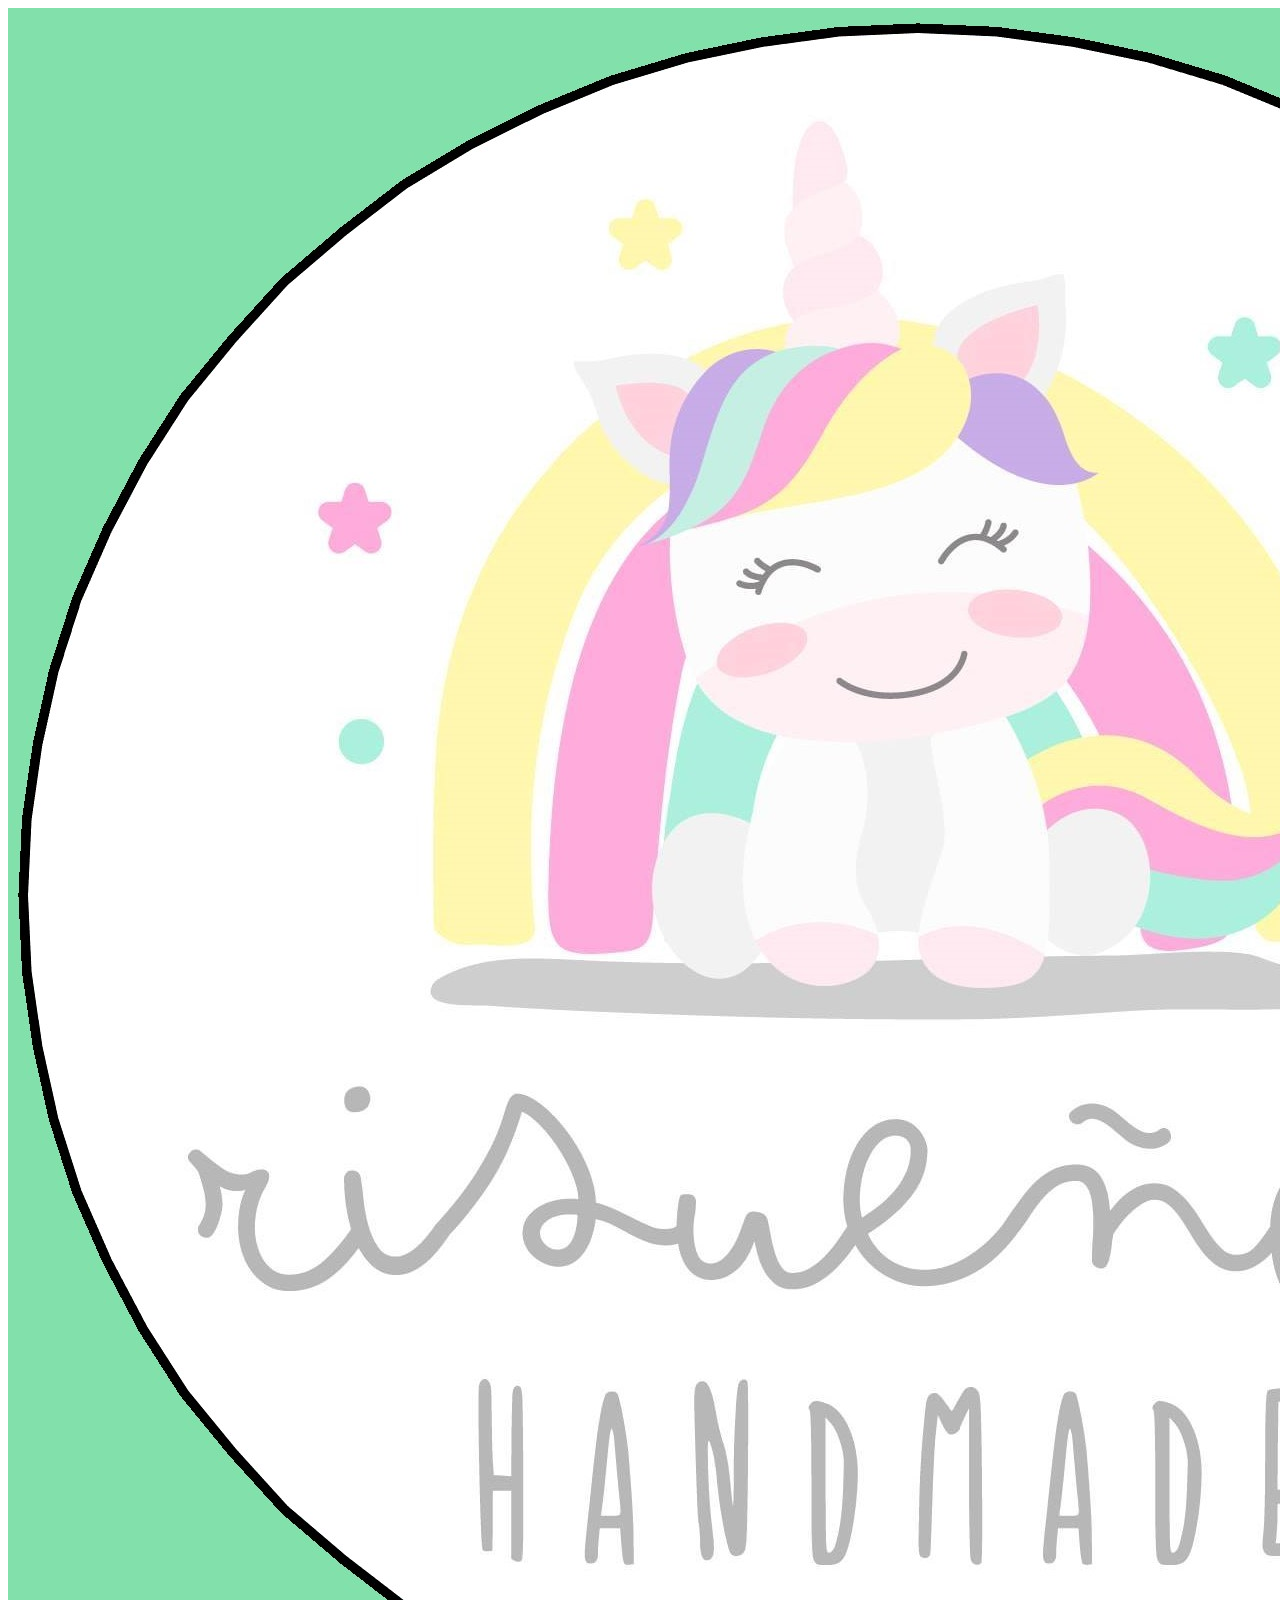
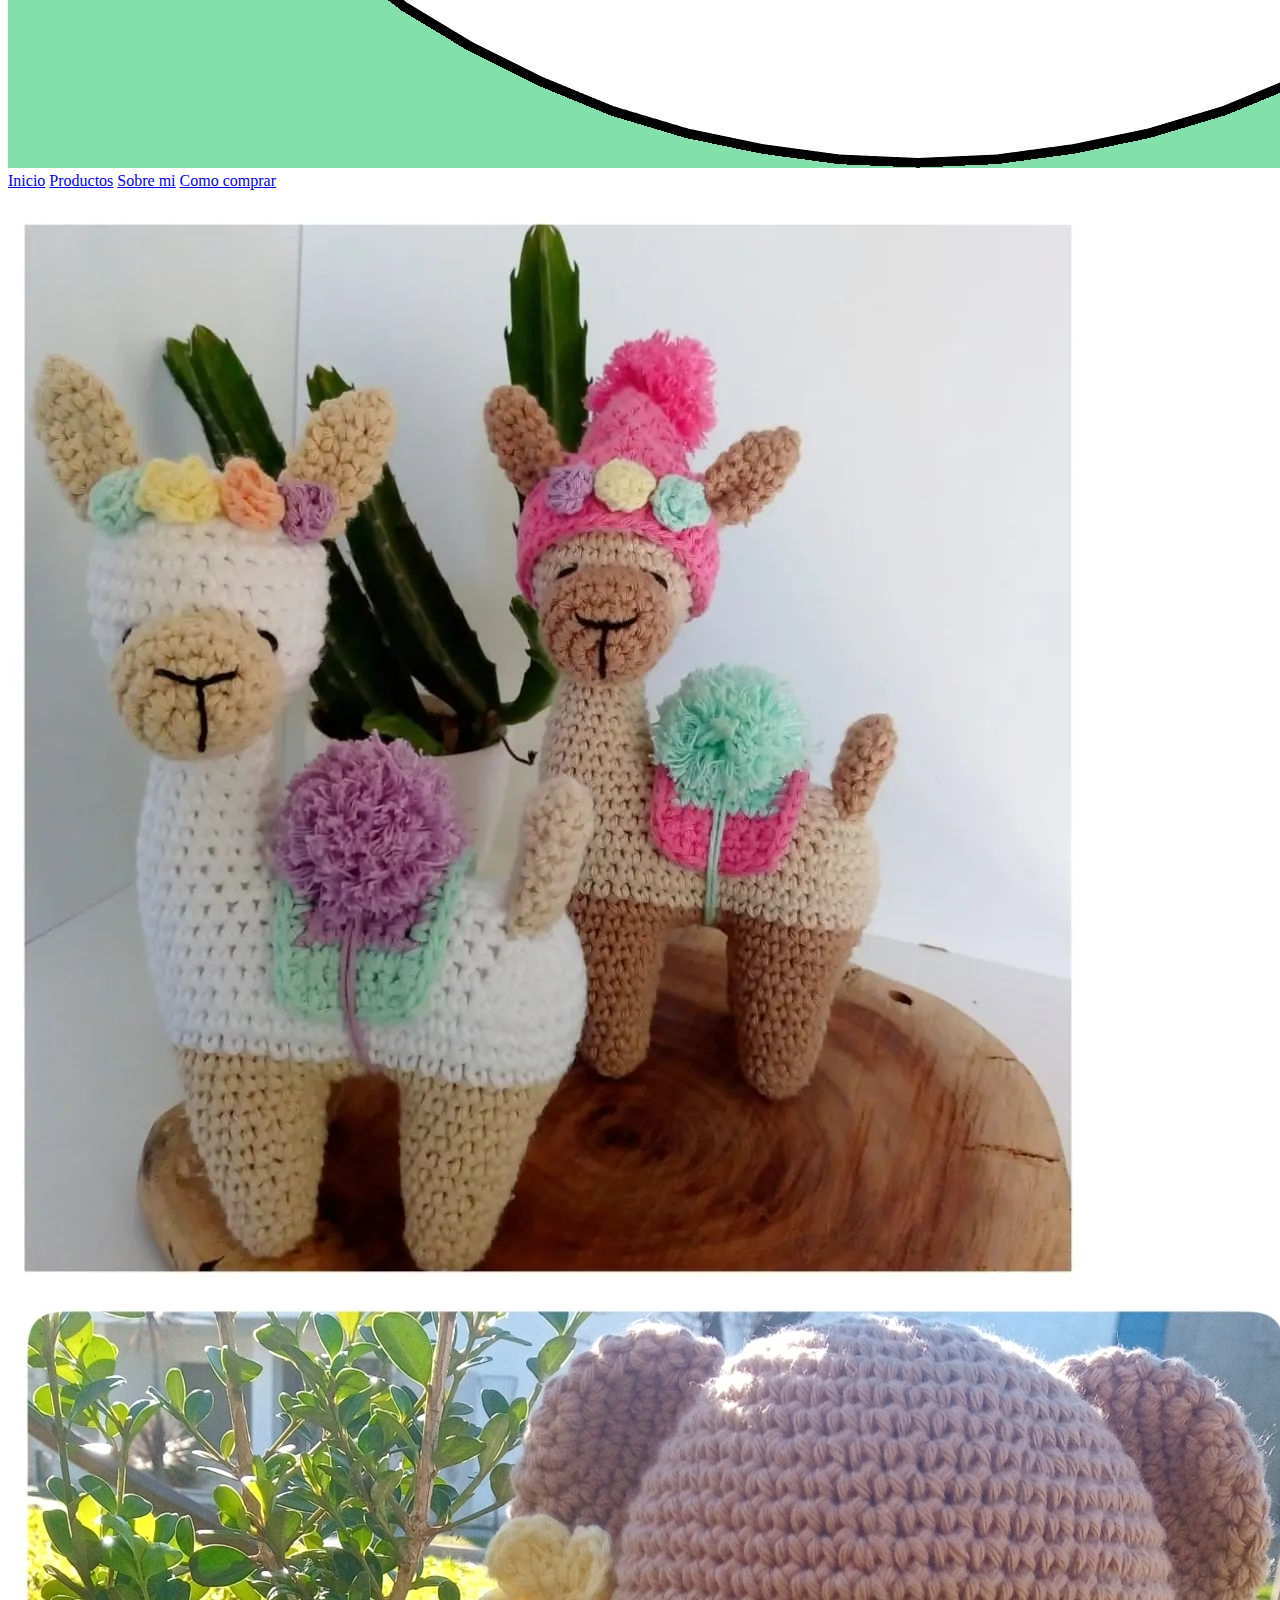
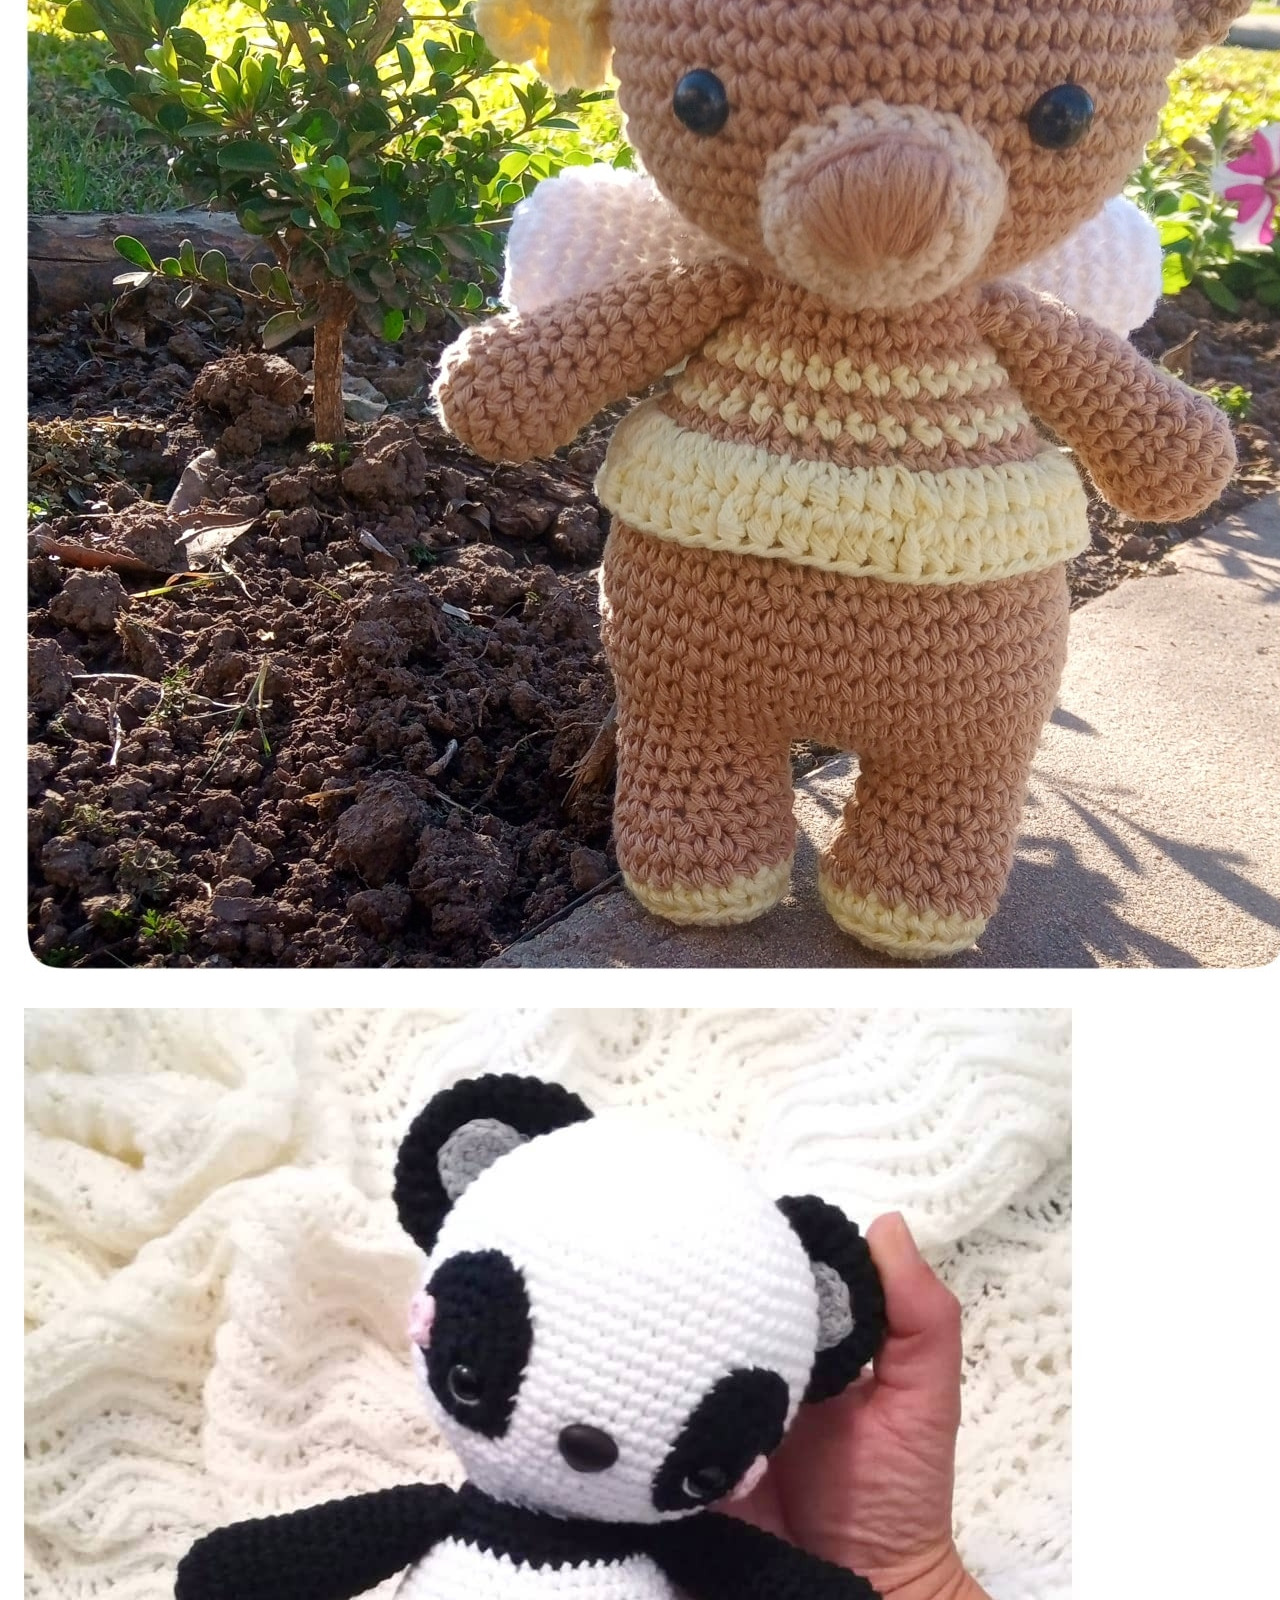
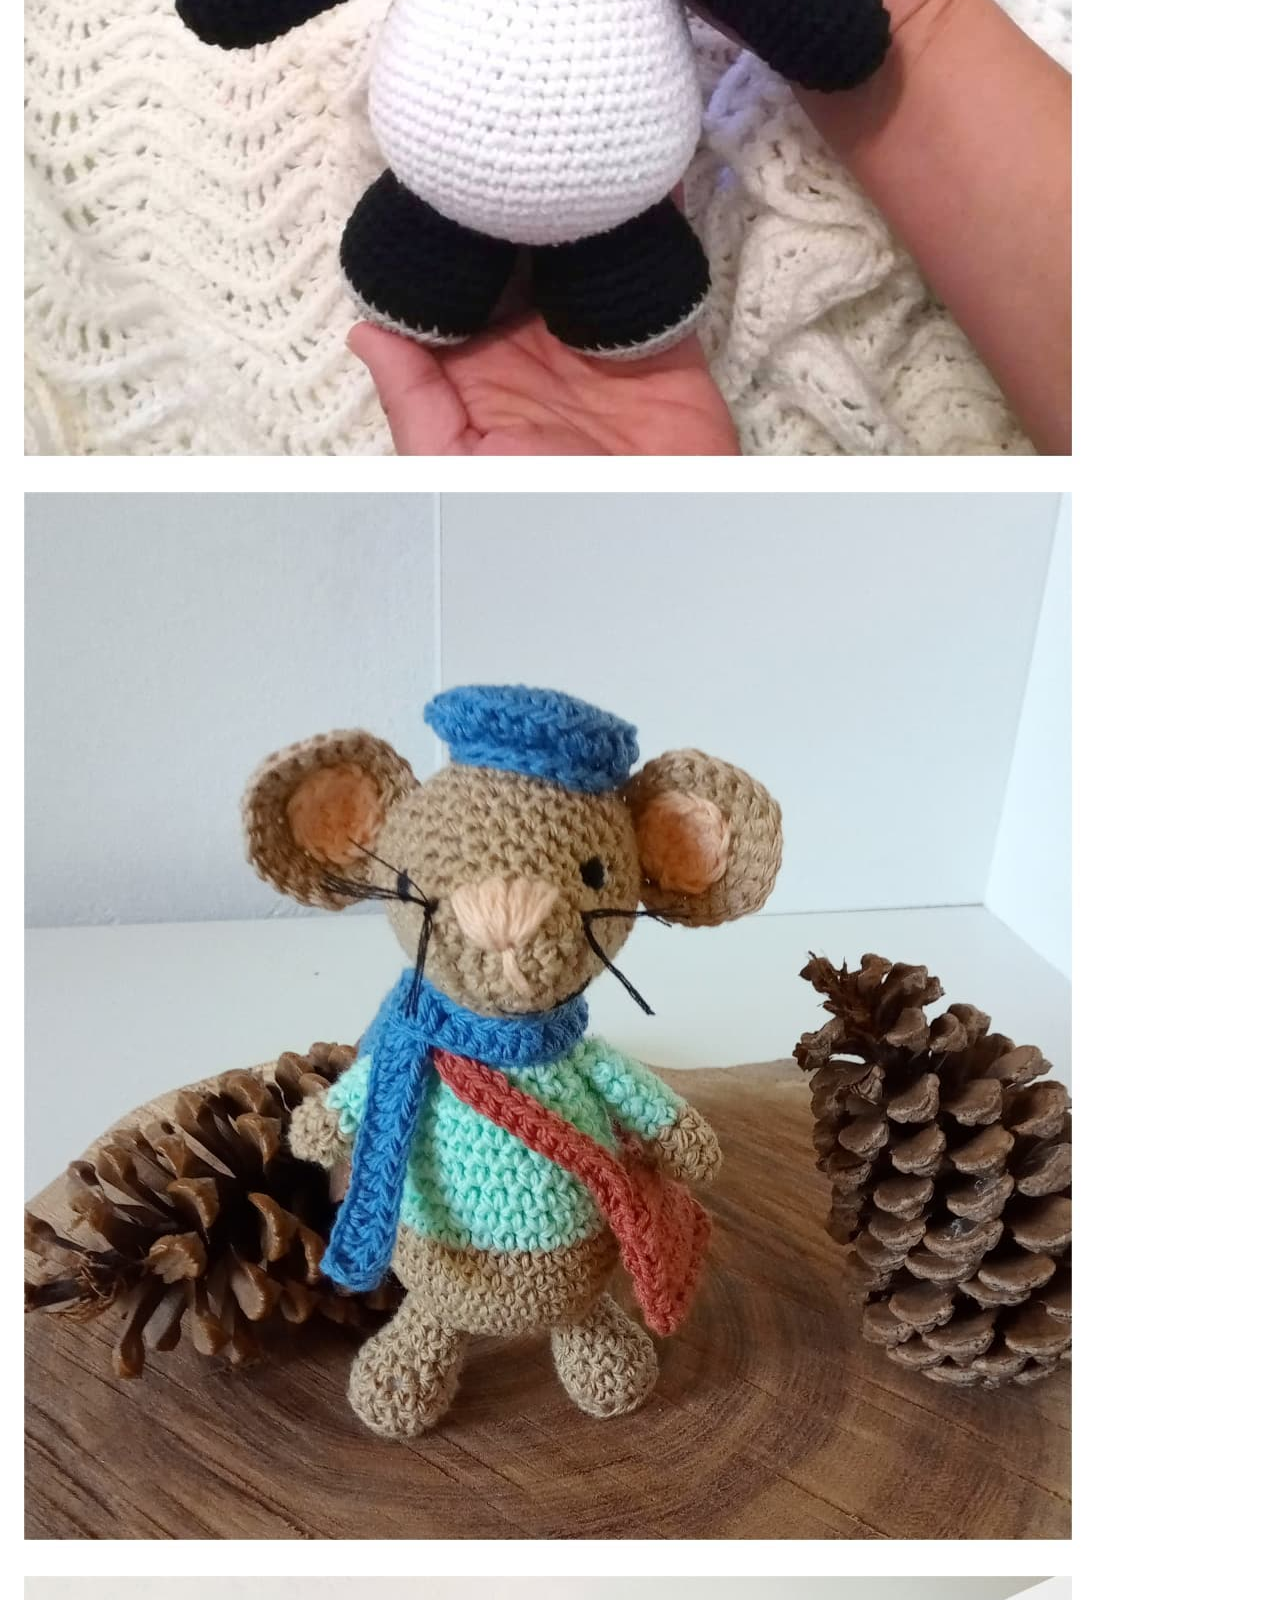
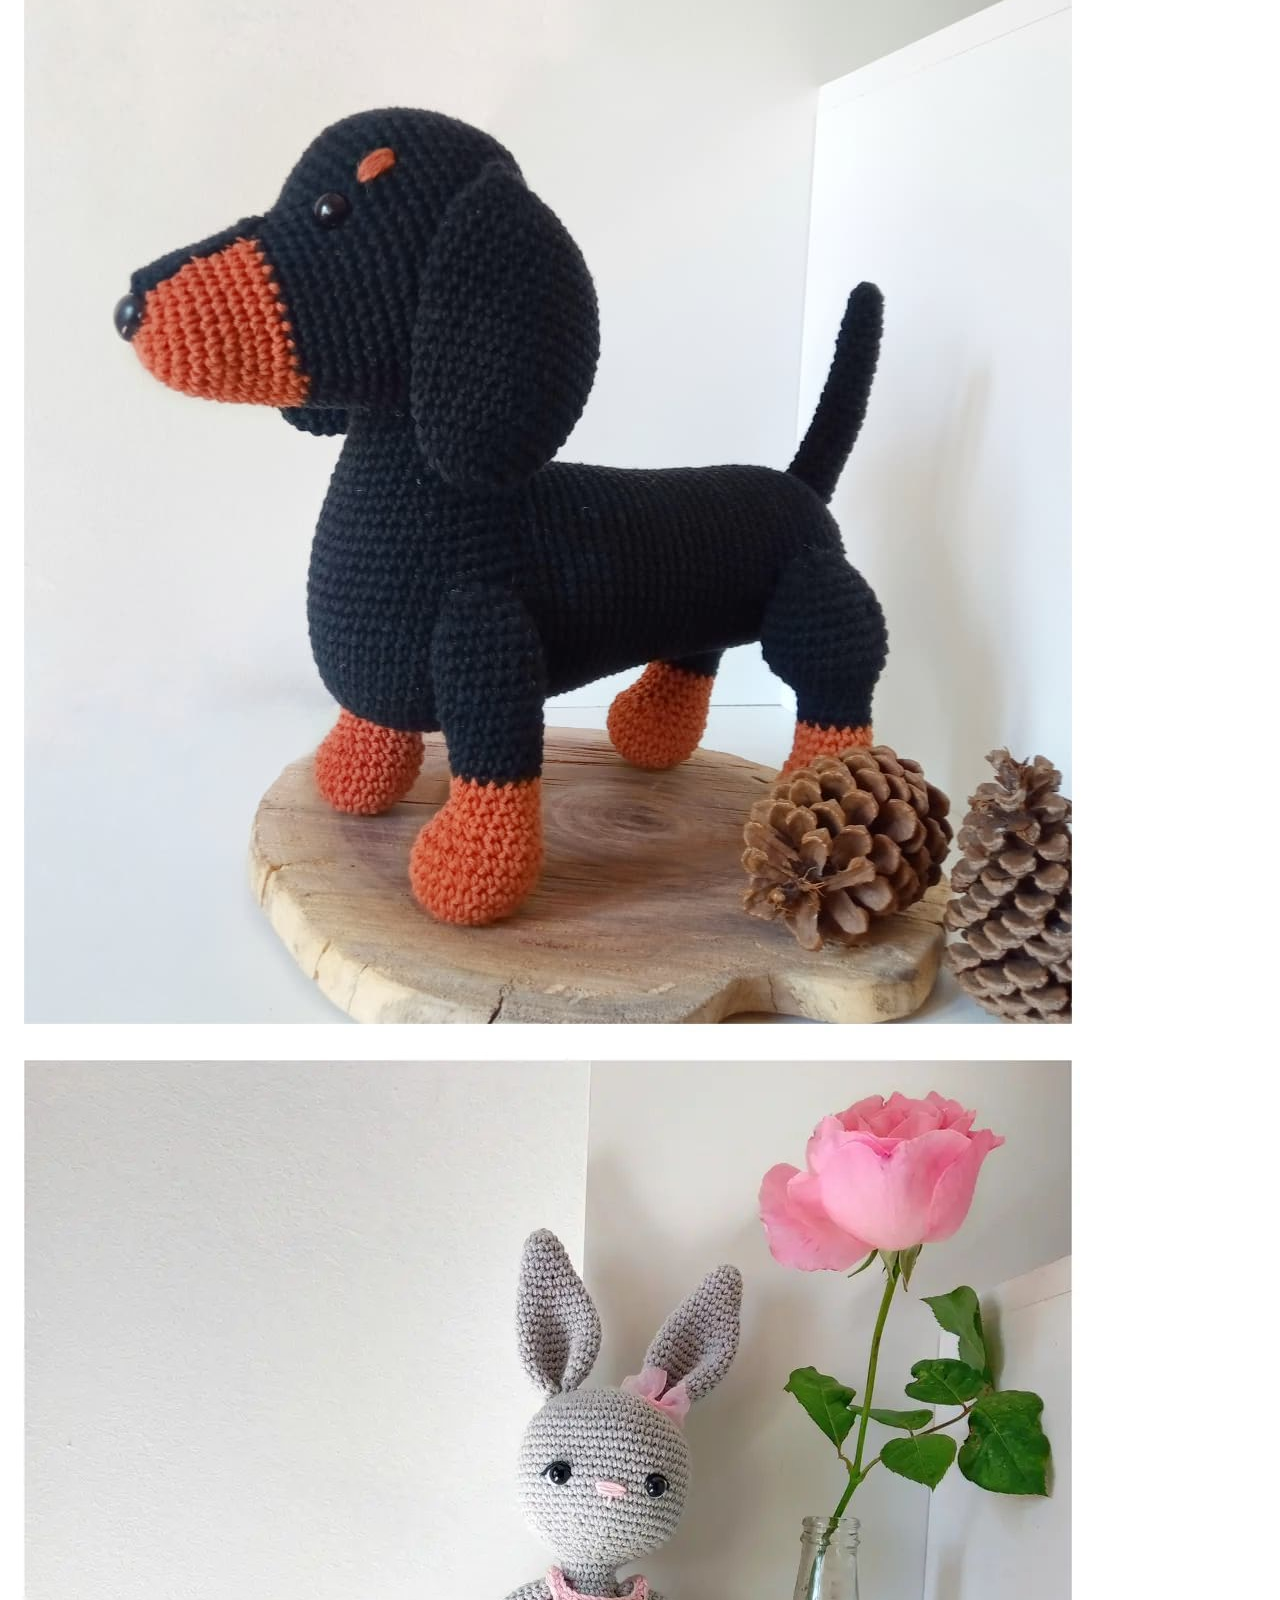
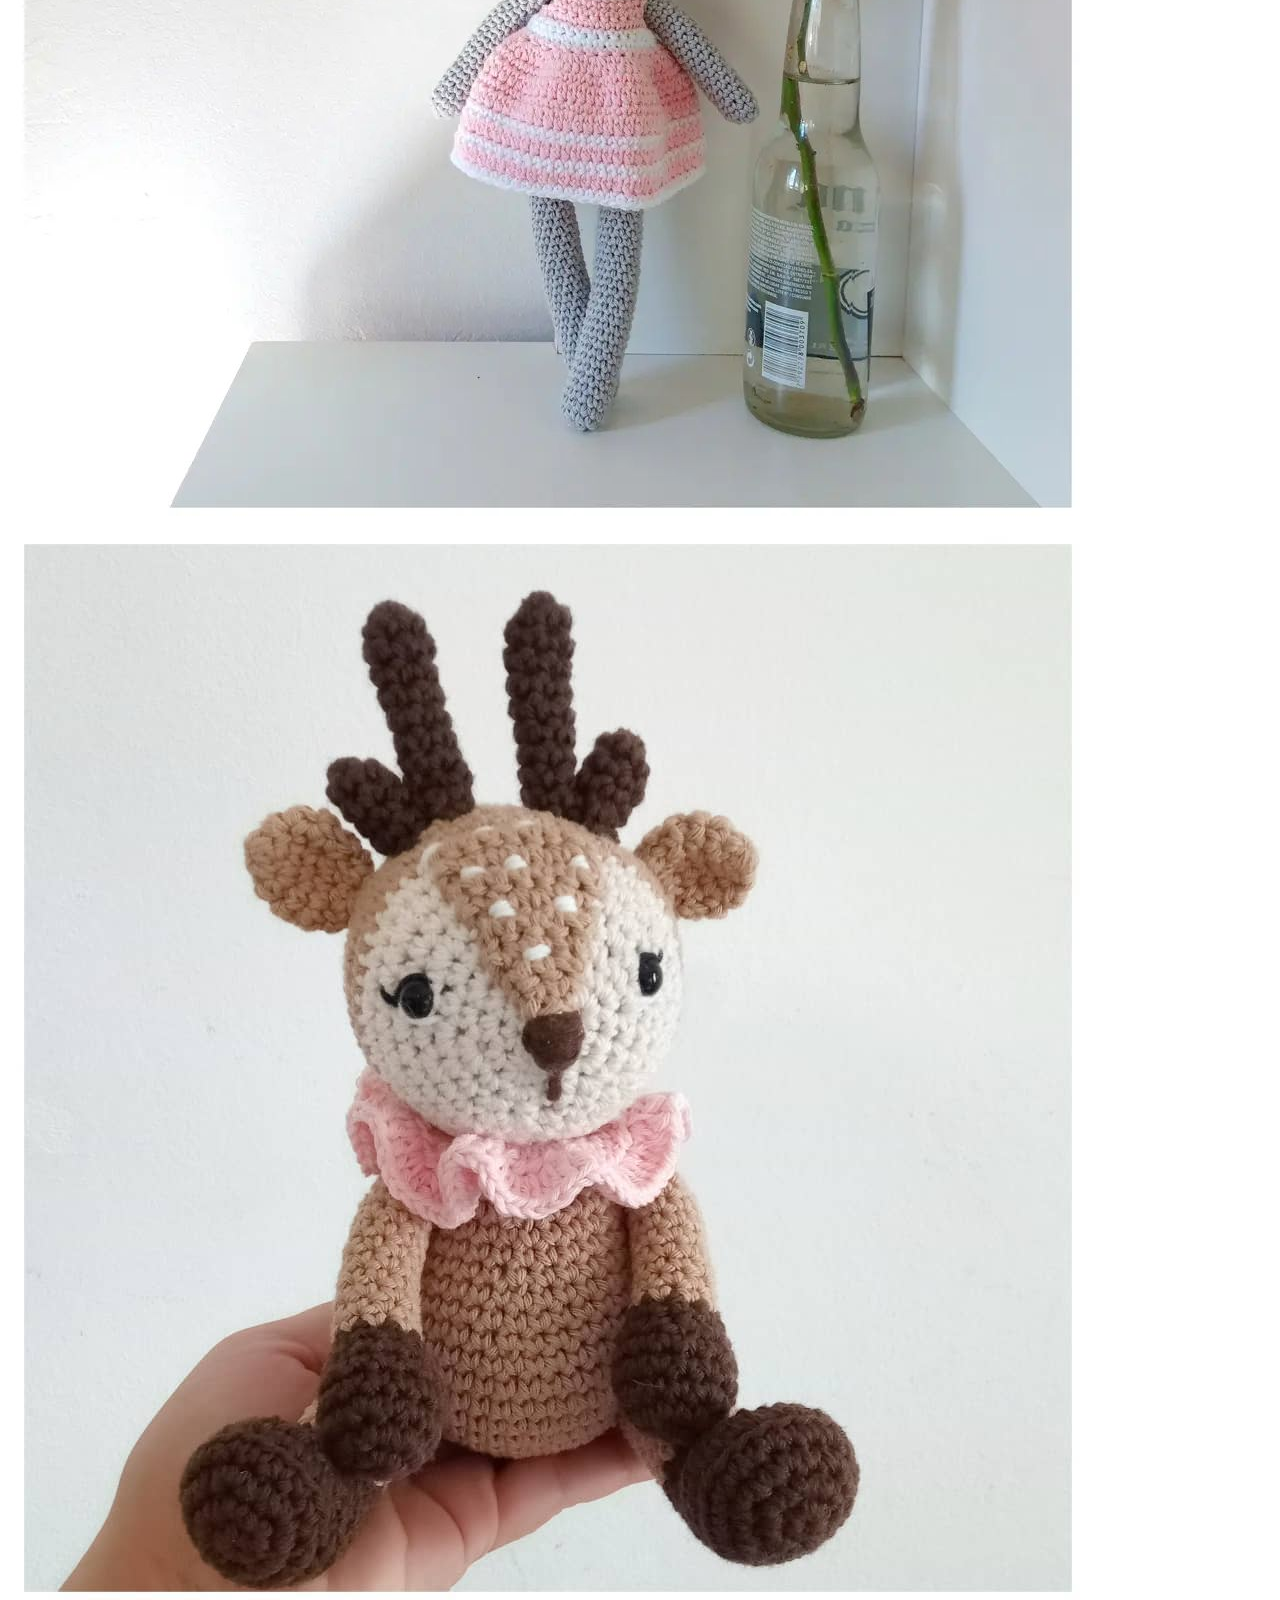
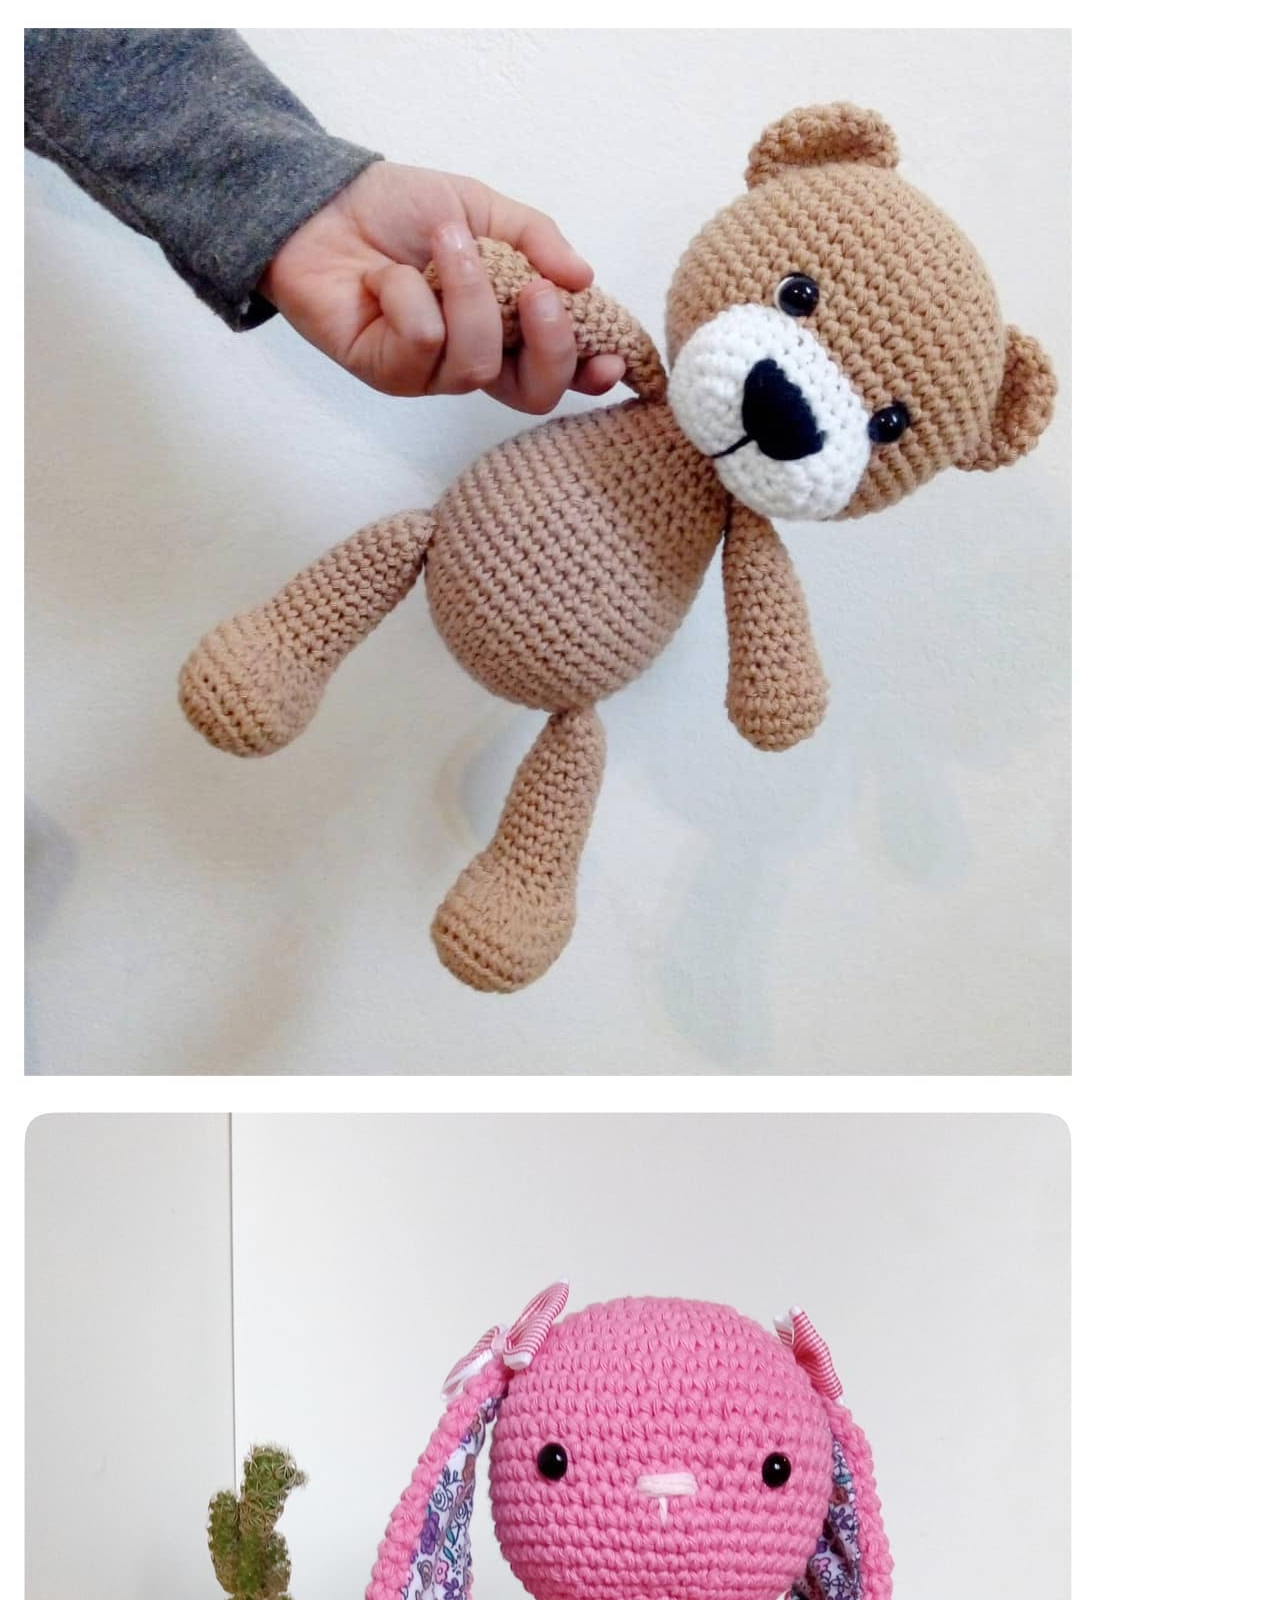
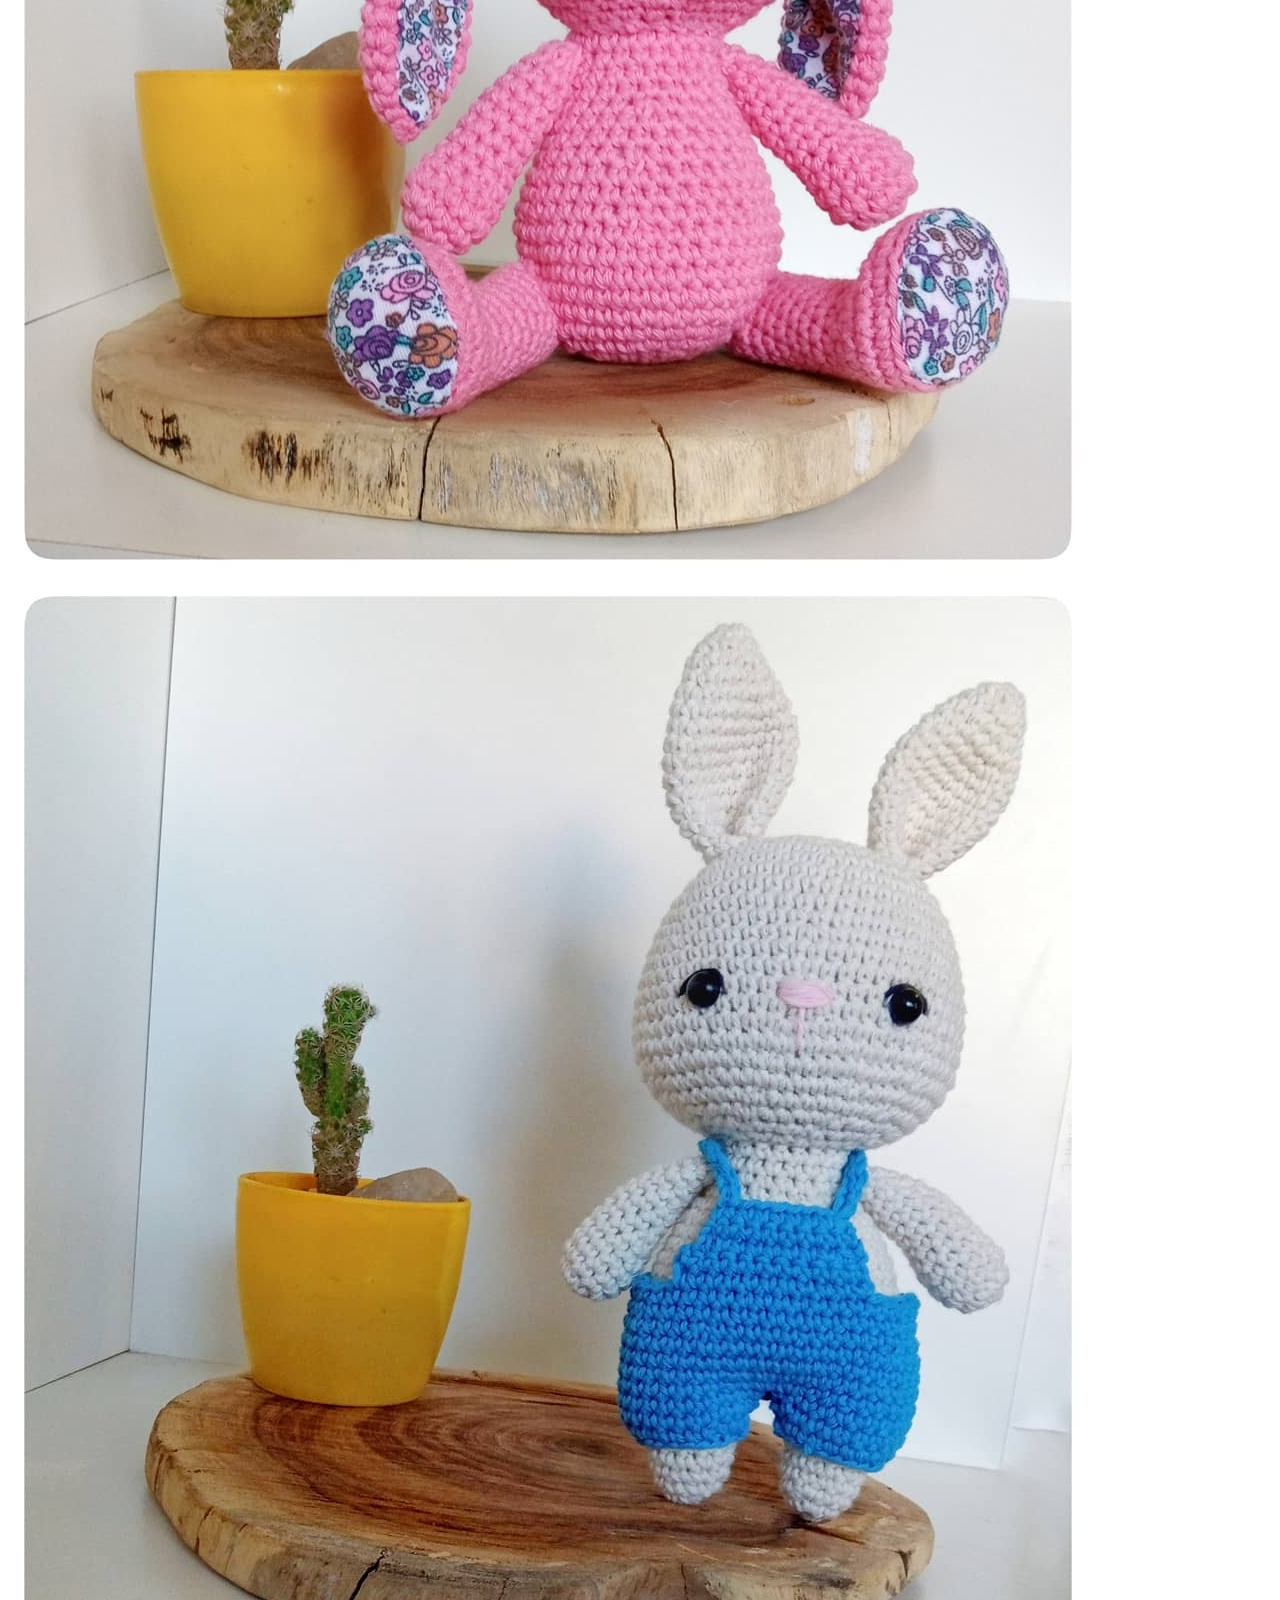
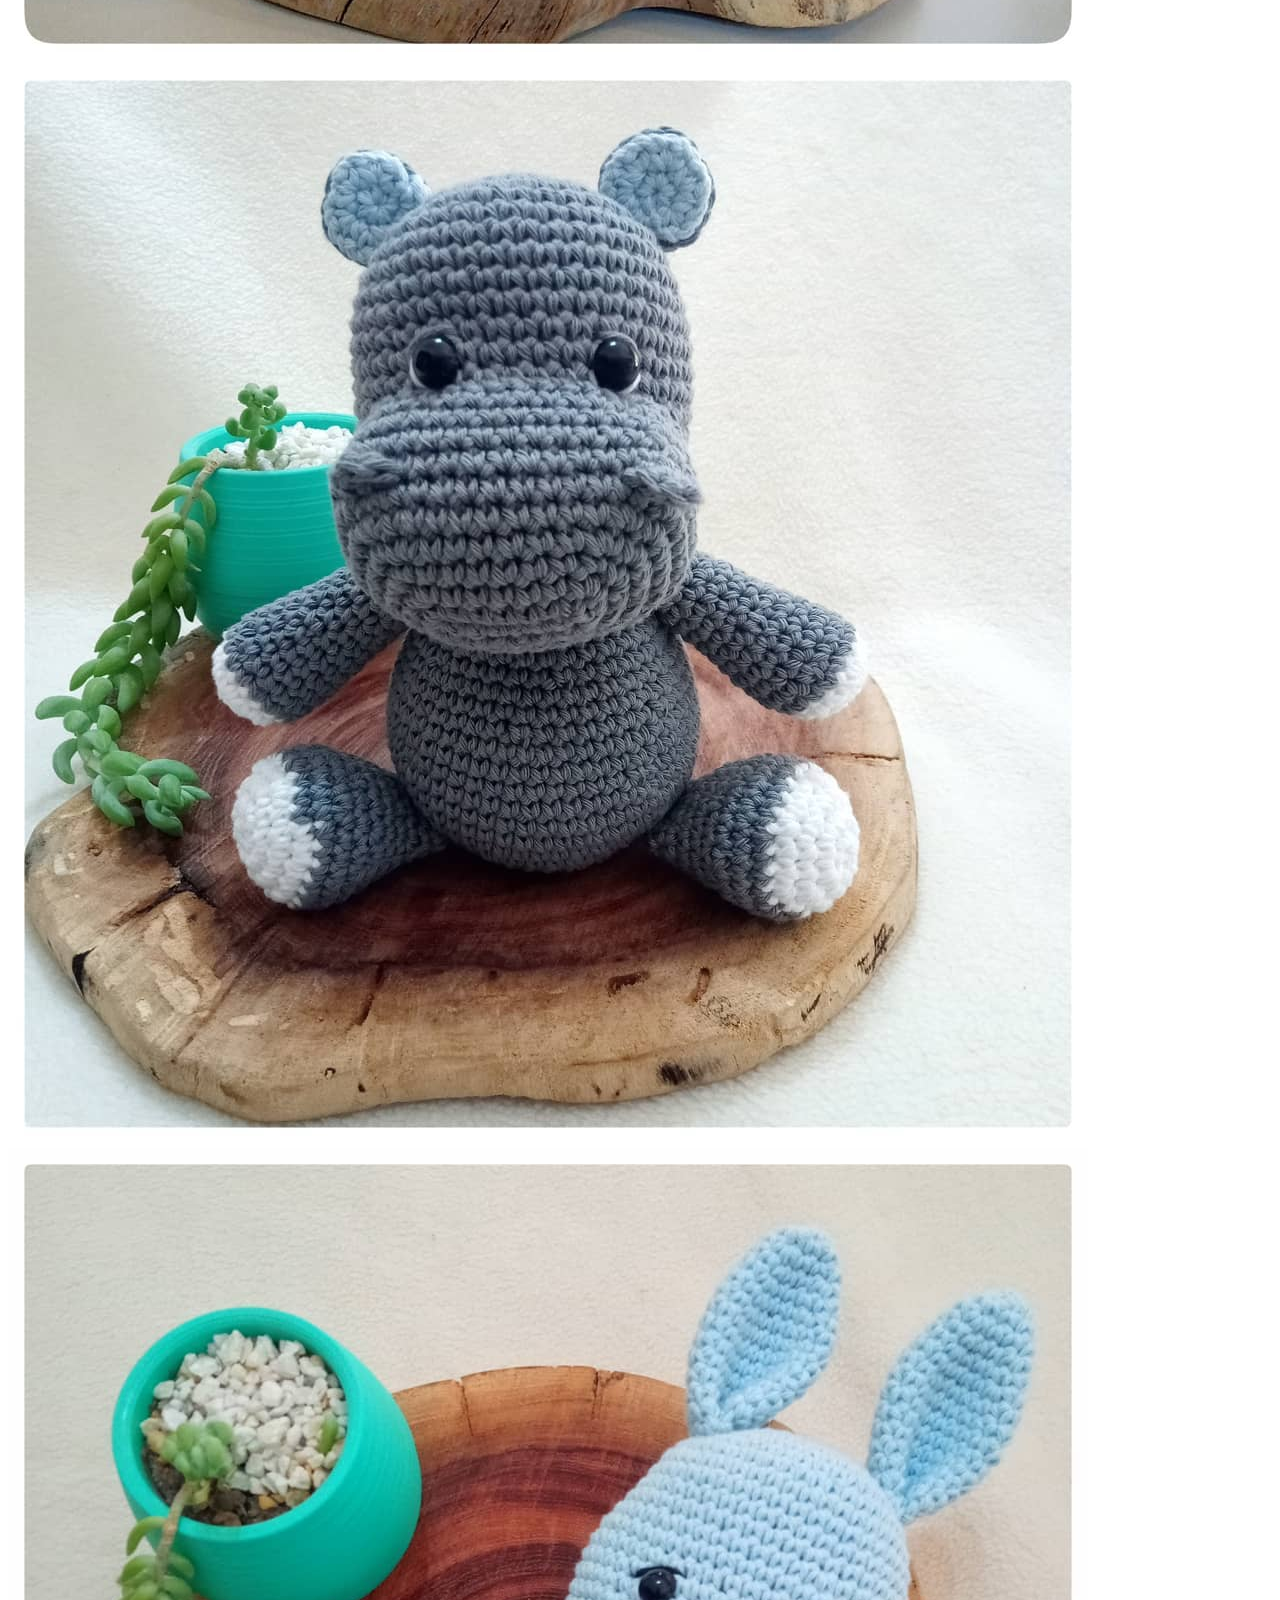
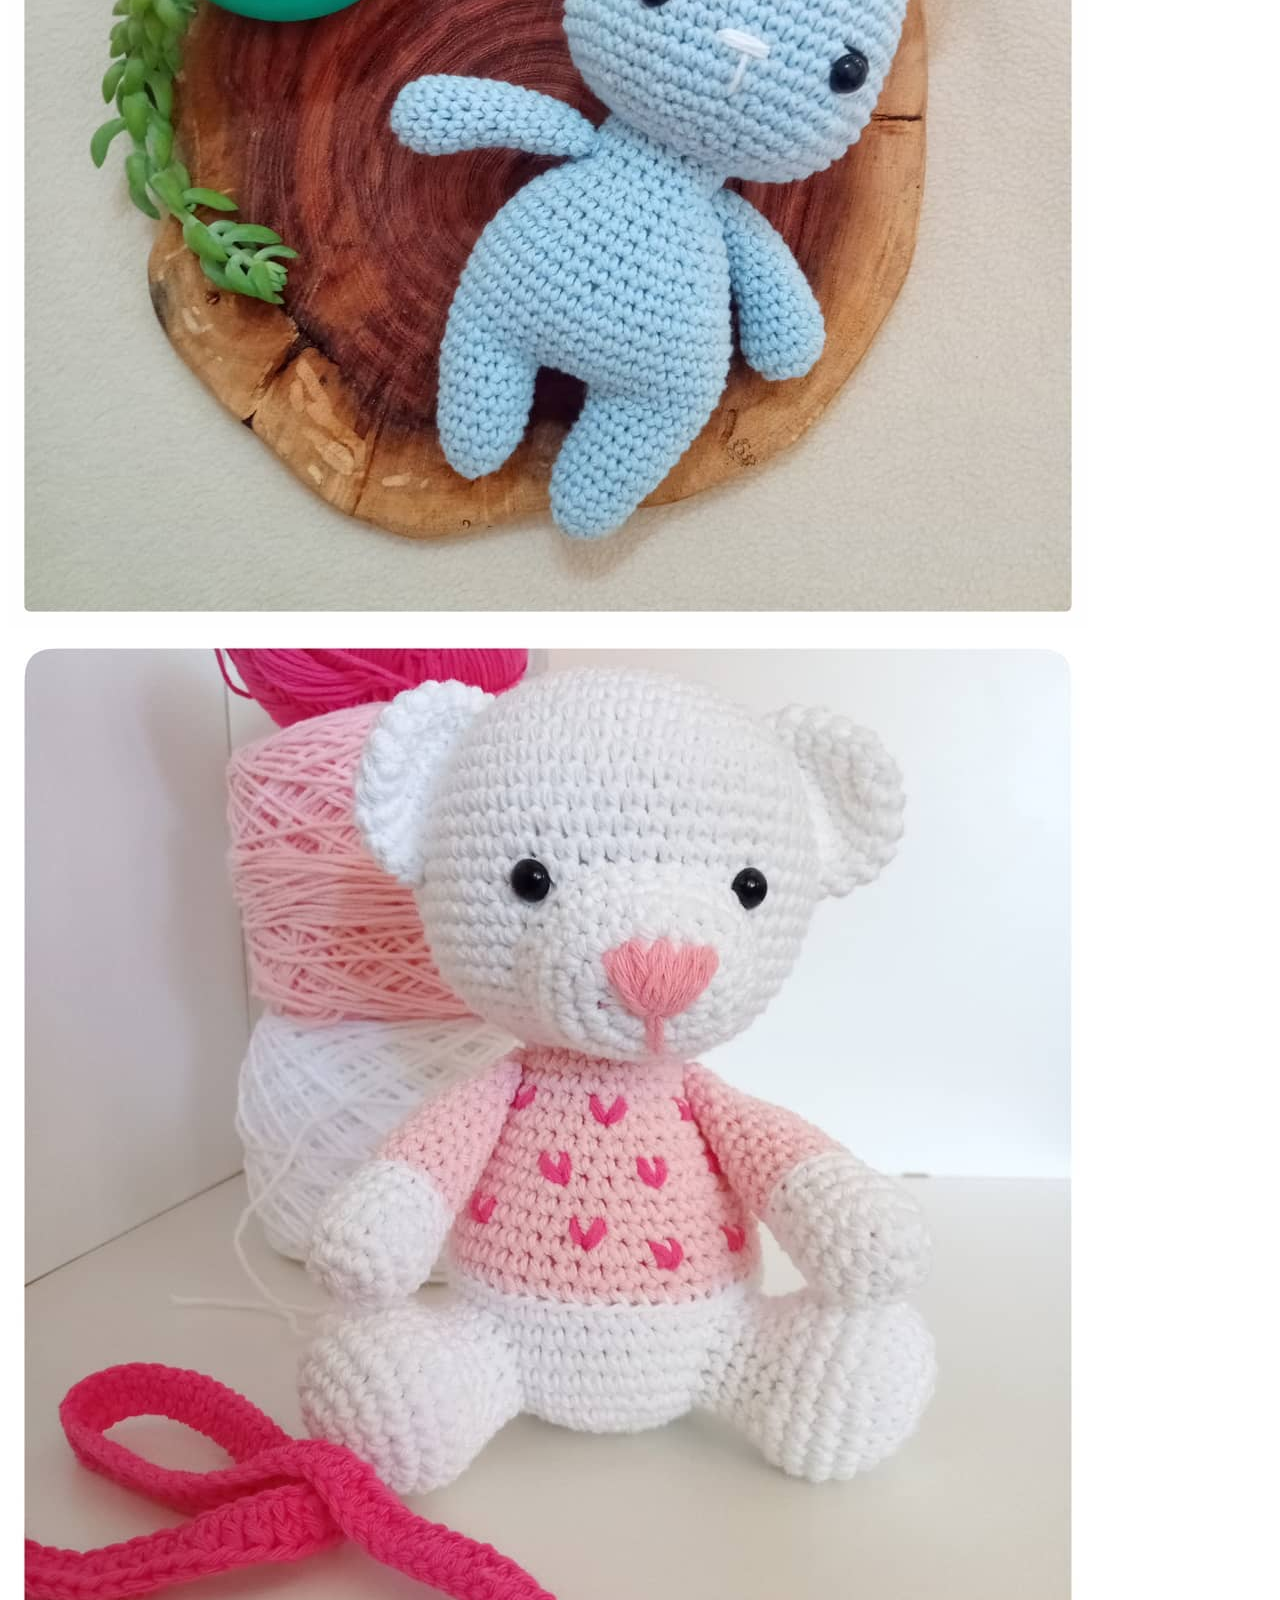
==== amigu.html @ 7ea1b9df "Add files via upload" ====
<!DOCTYPE html>
<html lang="en" dir="ltr">
  <head>
    <meta charset="utf-8">
    <meta name="description" content="Artesanias al crochet">
    <meta name="keywords" content="amigumurus,crochet,artesanias,a mano">
    <meta name="author" content="Tatiana Lang">
    <meta name="viewport" content="width=device-width,initial-scale=1.0">
    <title>RISUEÑOS ARTESANIAS</title>
    <link href="https://cdn.jsdelivr.net/npm/bootstrap@5.0.2/dist/css/bootstrap.min.css" rel="stylesheet" integrity="sha384-EVSTQN3/azprG1Anm3QDgpJLIm9Nao0Yz1ztcQTwFspd3yD65VohhpuuCOmLASjC" crossorigin="anonymous">
    <link rel="stylesheet" href="./css/estilos.css">
    <link rel="preconnect" href="https://fonts.googleapis.com">
    <link rel="preconnect" href="https://fonts.gstatic.com" crossorigin>
    <link href="https://fonts.googleapis.com/css2?family=Amatic+SC:wght@700&family=EB+Garamond&family=Josefin+Slab:ital,wght@1,600&family=Patrick+Hand&display=swap" rel="stylesheet">
  </head>
  <body>
    <header>
      <div class="contlogo">
          <img class="logo" src="./fotos/logo.jpg" alt="logo">
      </div>
      <div class="contnav">
        <nav class="nav">
          <a class="nav-link" href="index.html">Inicio</a>
          <a class="nav-link" href="produtos.html">Productos</a>
          <a class="nav-link" href="index.html #sobre_mi">Sobre mi</a>
          <a class="nav-link" href="index.html #como_comprar">Como comprar</a>
        </nav>
      </div>
    </header>
<br>
<section class="amigus">
    <div class="col-sm-12 col-md-6 col-lg-4">
      <img class="fotos" src="./fotos/amigu/amigu1.jpg" alt="">
      <img class="fotos"src="./fotos/amigu/amigu2.jpg" alt="">
      <img class="fotos"src="./fotos/amigu/amigu7.jpg" alt="">
      <img class="fotos"src="./fotos/amigu/amigu4.jpg" alt="">
      <img class="fotos"src="./fotos/amigu/amigu5.jpg" alt="">
      <img class="fotos" src="./fotos/amigu/amigu6.jpg" alt="">
      <img class="fotos"src="./fotos/amigu/amigu8.jpg" alt="">
      <img class="fotos"src="./fotos/amigu/amigu9.jpg" alt="">
      <img class="fotos"src="./fotos/amigu/amigu10.jpg" alt="">
      <img class="fotos"src="./fotos/amigu/amigu11.jpg" alt="">
      <img class="fotos"src="./fotos/amigu/amigu12.jpg" alt="">
      <img class="fotos"src="./fotos/amigu/amigu13.jpg" alt="">
      <img class="fotos"src="./fotos/amigu/amigu14.jpg" alt="">
      <img class="fotos"src="./fotos/amigu/amigu15.jpg" alt="">
      <img class="fotos"src="./fotos/amigu/amigu16.jpg" alt="">
      <img class="fotos"src="./fotos/amigu/amigu17.jpg" alt="">
      <img class="fotos"src="./fotos/amigu/amigu18.jpg" alt="">
      <img class="fotos"src="./fotos/amigu/amigu19.jpg" alt="">
    </div>
</section>
<br>
<br>

<footer>
  <div>
    <h2 class="autor">Diseñado y creado por Tatiana Lang - Copyrigth © 2022</h2>
    </div>
</footer>


   <a href="https://wa.me/543496500597" target="_blank"> <img class="wsp"  src="./fotos/wsp.jpg" alt="whatsapp"></a>
    <script src="https://cdn.jsdelivr.net/npm/bootstrap@5.0.2/dist/js/bootstrap.bundle.min.js" integrity="sha384-MrcW6ZMFYlzcLA8Nl+NtUVF0sA7MsXsP1UyJoMp4YLEuNSfAP+JcXn/tWtIaxVXM" crossorigin="anonymous"></script>
</body>
</html>
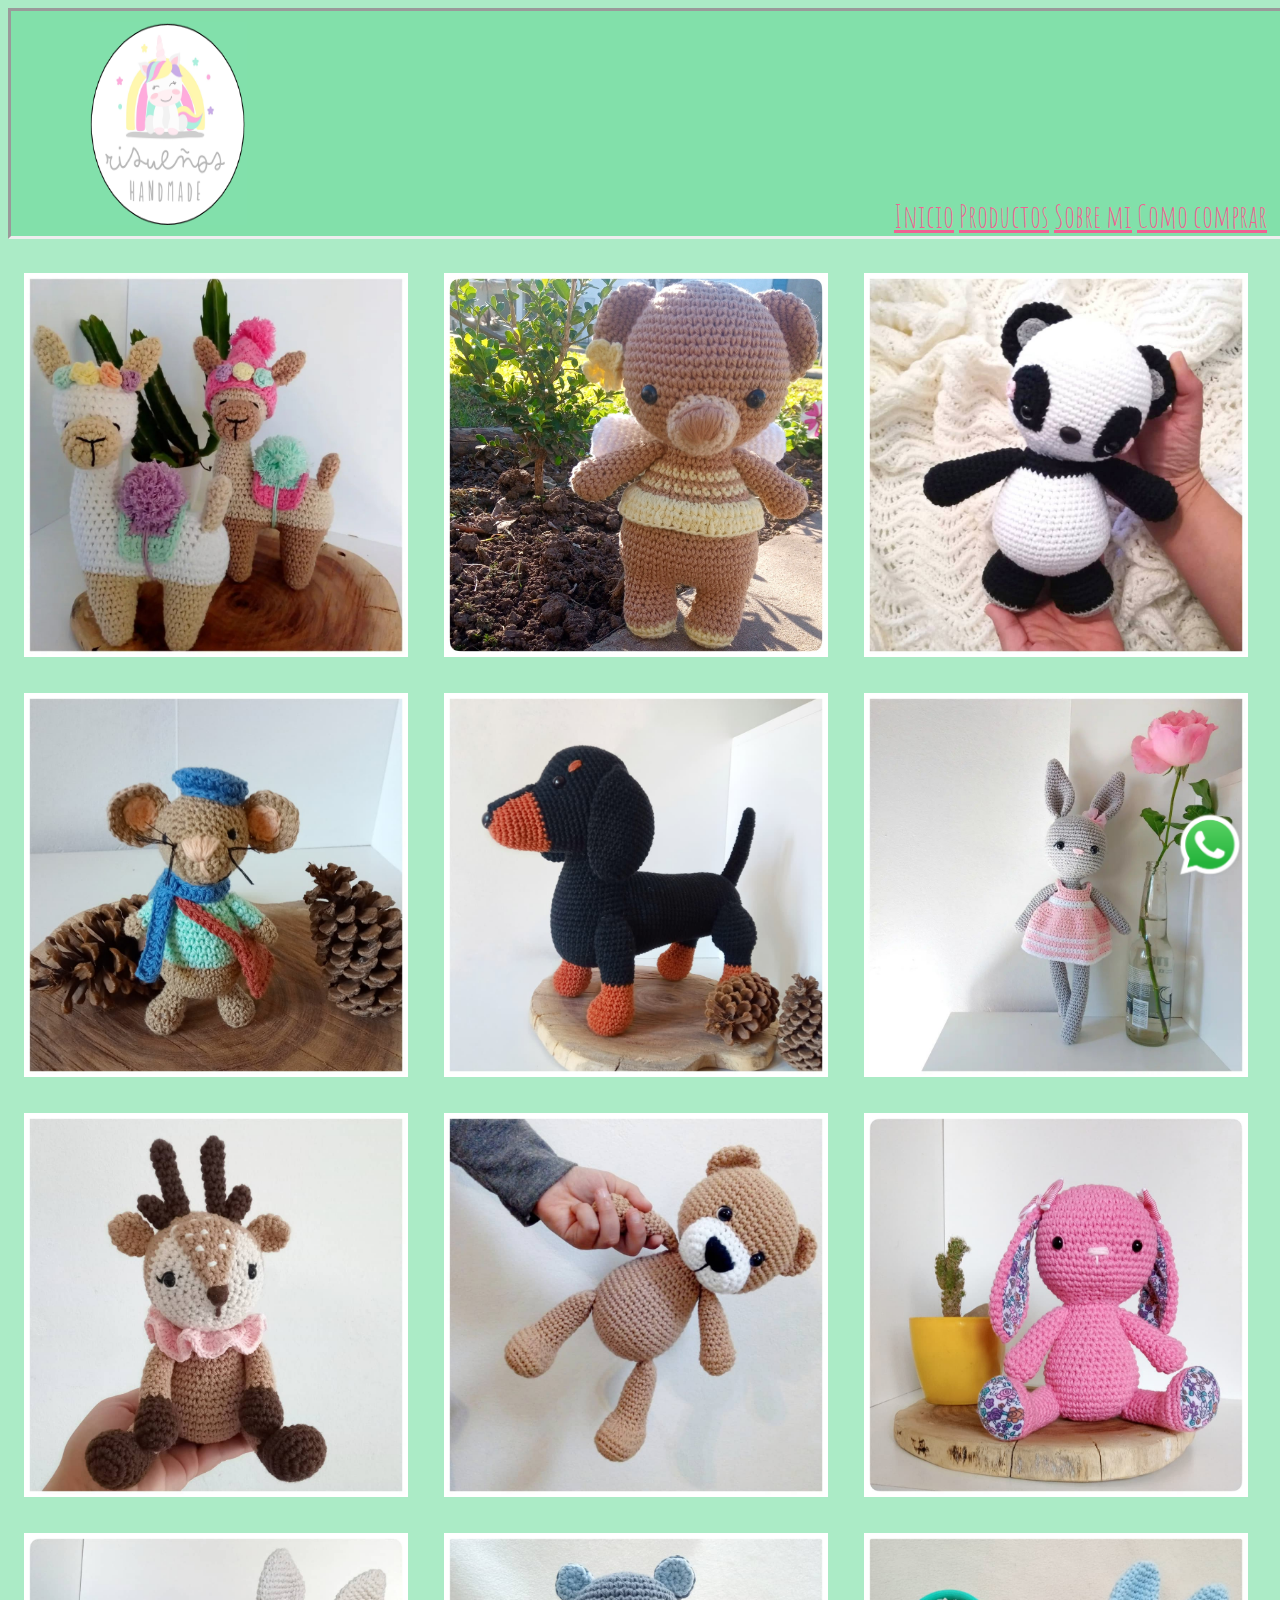
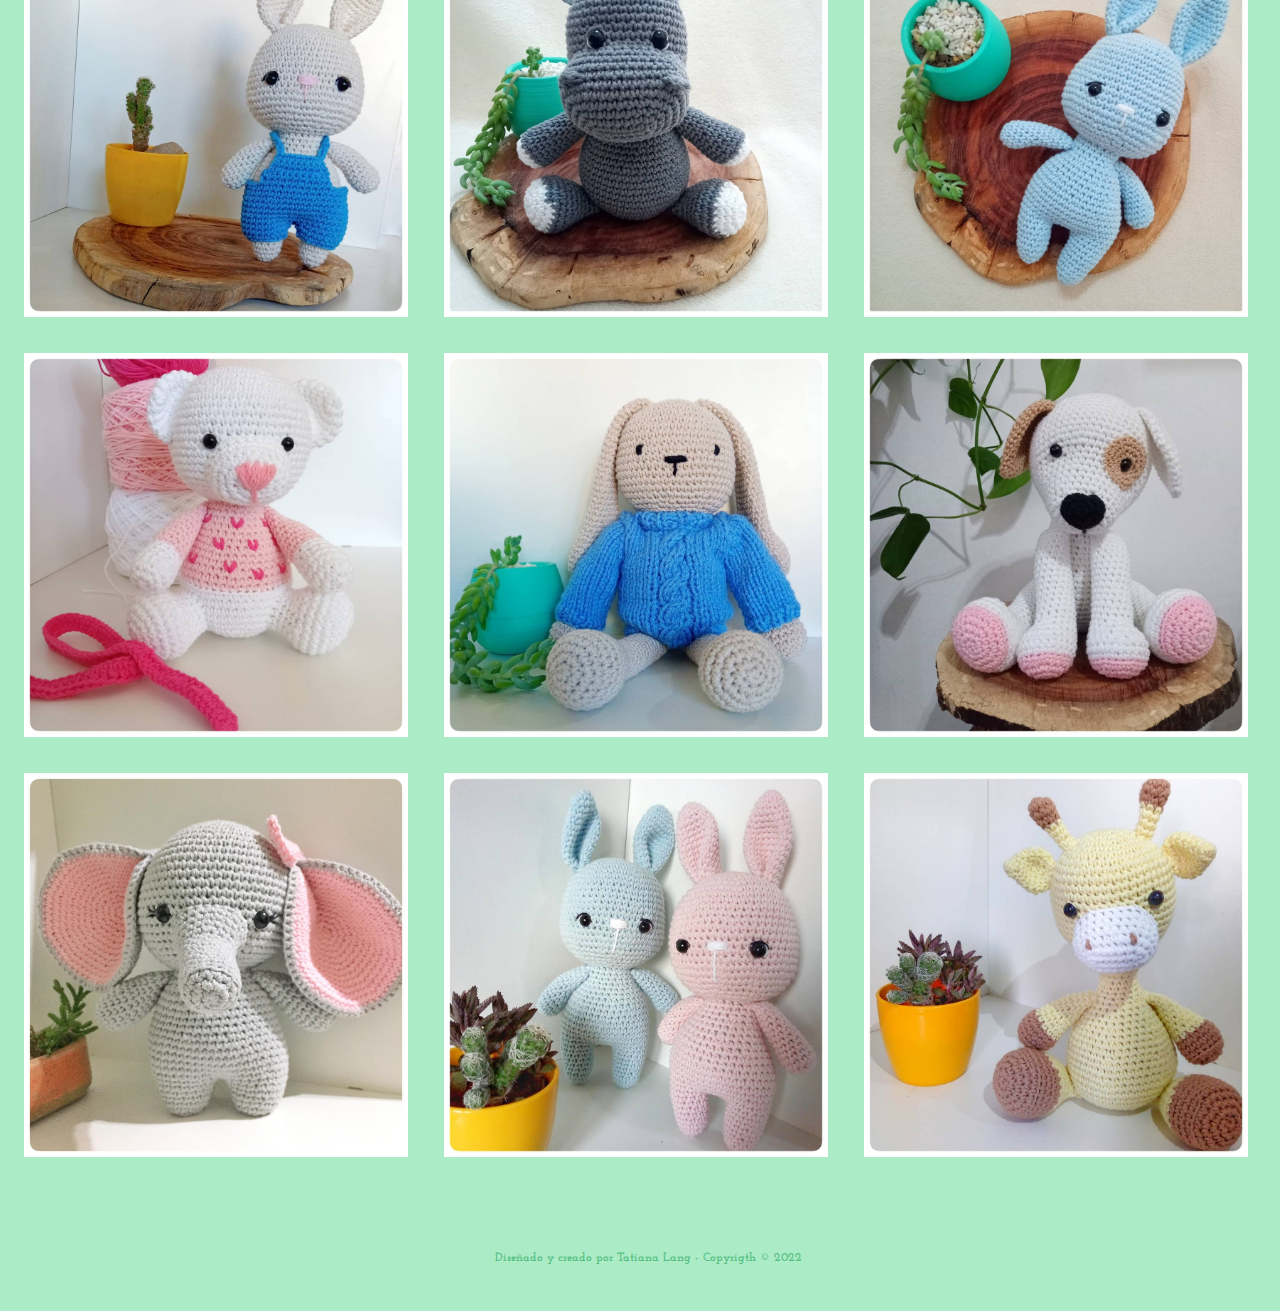
==== commit 0abcf9aa: "Add files via upload" ====
--- a/amigu.html
+++ b/amigu.html
@@ -22,8 +22,8 @@
         <nav class="nav">
           <a class="nav-link" href="index.html">Inicio</a>
           <a class="nav-link" href="produtos.html">Productos</a>
-          <a class="nav-link" href="index.html #sobre_mi">Sobre mi</a>
-          <a class="nav-link" href="index.html #como_comprar">Como comprar</a>
+          <a class="nav-link" href="index.html/#sobre_mi">Sobre mi</a>
+          <a class="nav-link" href="index.html/#como_comprar">Como comprar</a>
         </nav>
       </div>
     </header>
--- a/css/estilos.css
+++ b/css/estilos.css
@@ -0,0 +1,131 @@
+body {background-color:#ABEBC6;
+      display: flex;
+      flex-direction: column;
+      justify-content: center;
+      width: 100vw}
+
+main {display: flex;
+      justify-content: center;
+      align-items: center;
+      align-self: center;}
+
+header {width: 100vw;
+        height: 25vh;
+        border-style: inset;
+        background-color:#82E0AA;
+        display: flex;
+        justify-content: center;
+        justify-content:space-around;
+        align-items: center;}
+
+.contlogo {height: 100%;
+           width: 25%;
+           display: flex;
+          justify-content: center;
+          align-items: center;}
+
+.contnav {height: 100%;
+          width: 75%;
+          display: flex;
+          align-items: flex-end;
+          justify-content: flex-end;
+          margin-right: 1.5rem;
+          }
+
+.nav {font-family: 'Amatic SC';
+      font-size: 2rem}
+
+.nav-link {color: #F06292}
+
+.logo {width: 50%;
+       height: 90%;}
+
+.titulo{font-family: 'Patrick Hand';
+        font-size: 2rem;}
+
+.section_carrusel {width: 100vw;
+                  display:flex;
+                  justify-content: center;}
+
+.carousel {width: 30vw;
+           height: 30vw; }
+
+.section_presentacion {display: flex;
+                       flex-direction: column;
+                       align-items: center;
+                       justify-content: center;
+                       background-color: #52BE80;
+                       width: 100vw;
+                       font-family: 'Josefin Slab';
+                       padding: 2rem;
+                       }
+
+.foto { width: 25%;
+      height: 25%}
+
+.comprar {display: flex;
+          flex-direction: column;
+          align-items: center;
+          justify-content: center;
+          background-color: #52BE80;
+          width: 100vw;
+          font-family: 'Josefin Slab';
+          padding: 2rem;
+            }
+
+.red {width: 2rem;}
+
+footer {width: 100vw;
+        height: 10vh;
+        background-color:#ABEBC6;
+        display: flex;
+        justify-content: center;
+        align-items: center;}
+
+.autor {font-family: 'Josefin Slab';
+        font-size: 75%;
+        color: #52BE80}
+
+
+.container {display: flex;
+            justify-content: space-around;}
+
+.card {border: 5px;
+      border-color: white;
+      border-style: inset;
+      padding: 0.5rem;
+      margin:1rem;
+      text-align: center;}
+
+.wsp {width: 70px;
+      position: fixed;
+      bottom: 20px;
+      right: 35px}
+
+.face {width: 2rem;
+    }
+
+.insta {width: 2rem;
+       }
+
+.amigus {width: 100vw;
+        display: flex;
+       justify-content: center;
+       }
+
+.fotos {width: 30%;
+        margin: 1rem;}
+
+.anuncio {background-color:#52BE80;
+          text-align: center;
+          font-size: 3rem;
+          font-family: 'Amatic SC';}
+
+/**para pantallas de celular**/
+@media (max-width:700px){
+           .wsp {display: none;}
+           .nav {font-size: 1rem;}
+           .logo {width: auto;}
+           .titulo {font-size: 1.5rem}
+           .contlogo {margin:1rem}
+        }
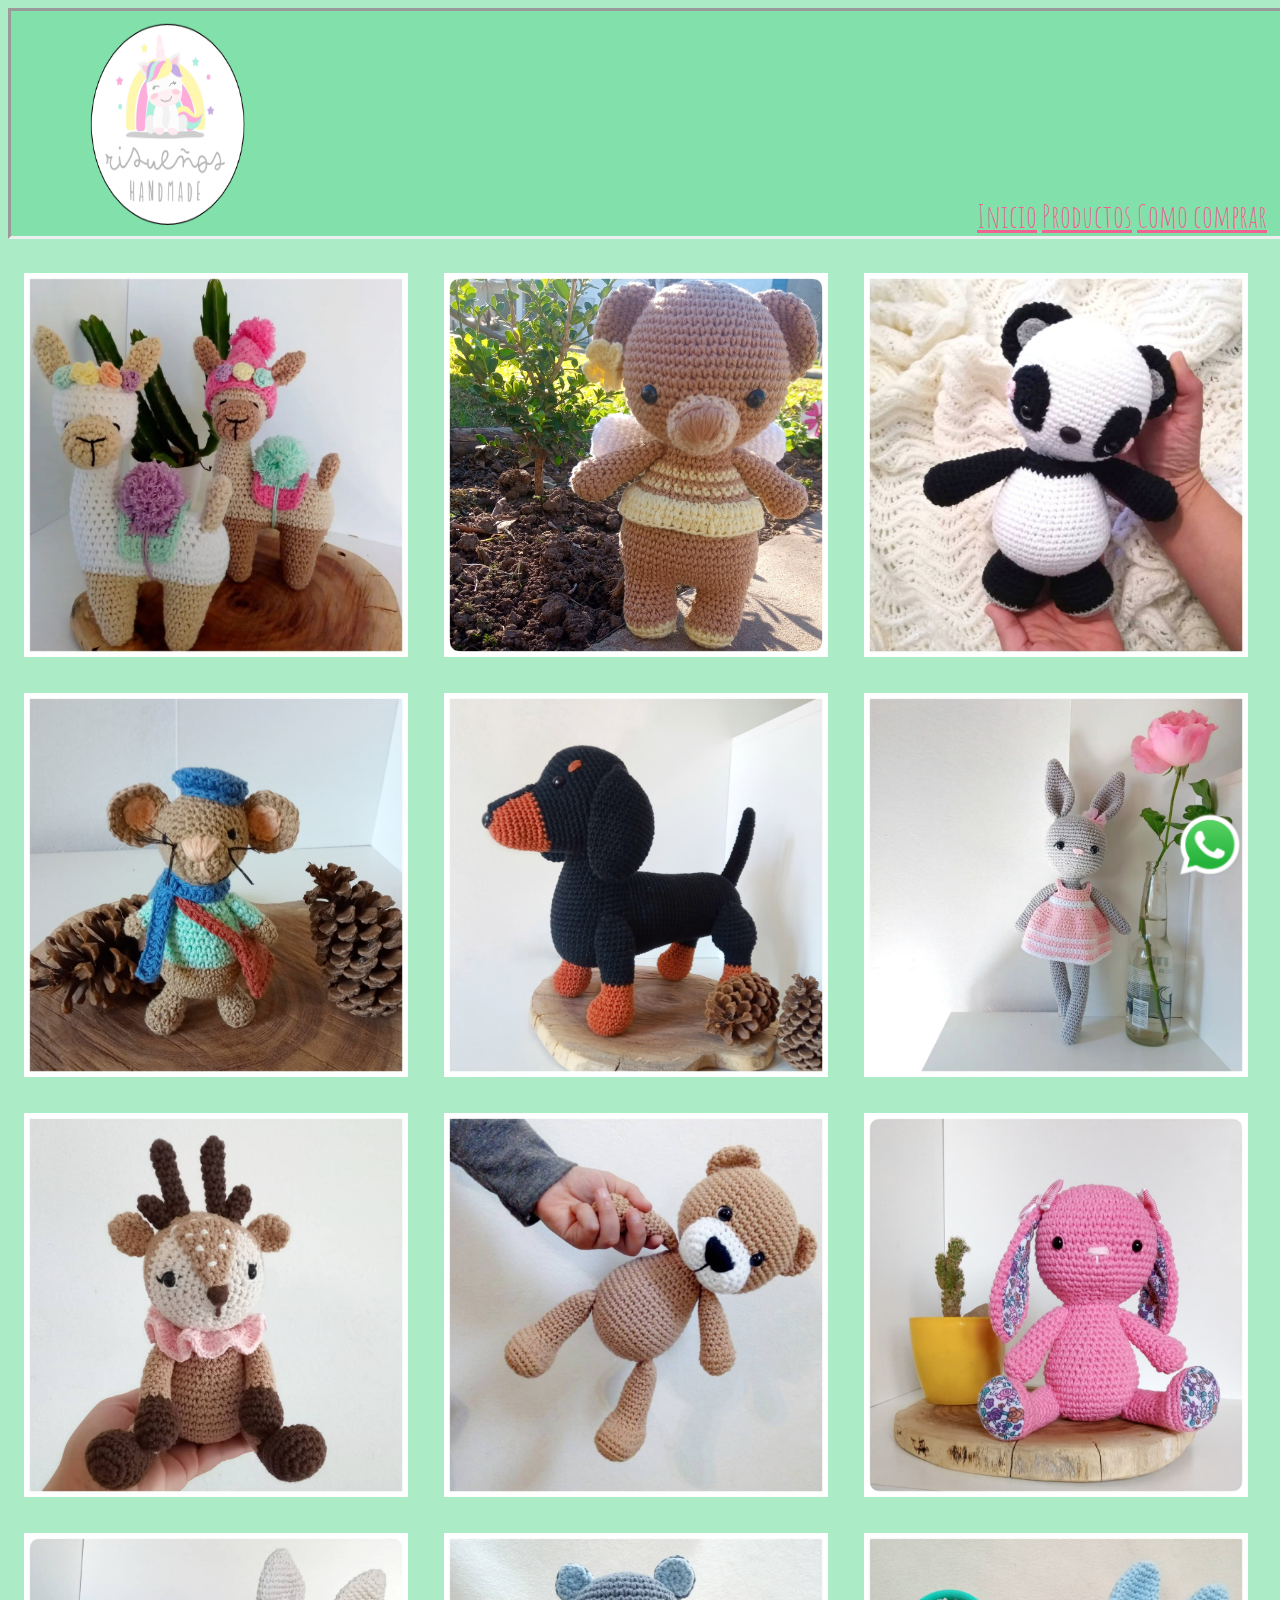
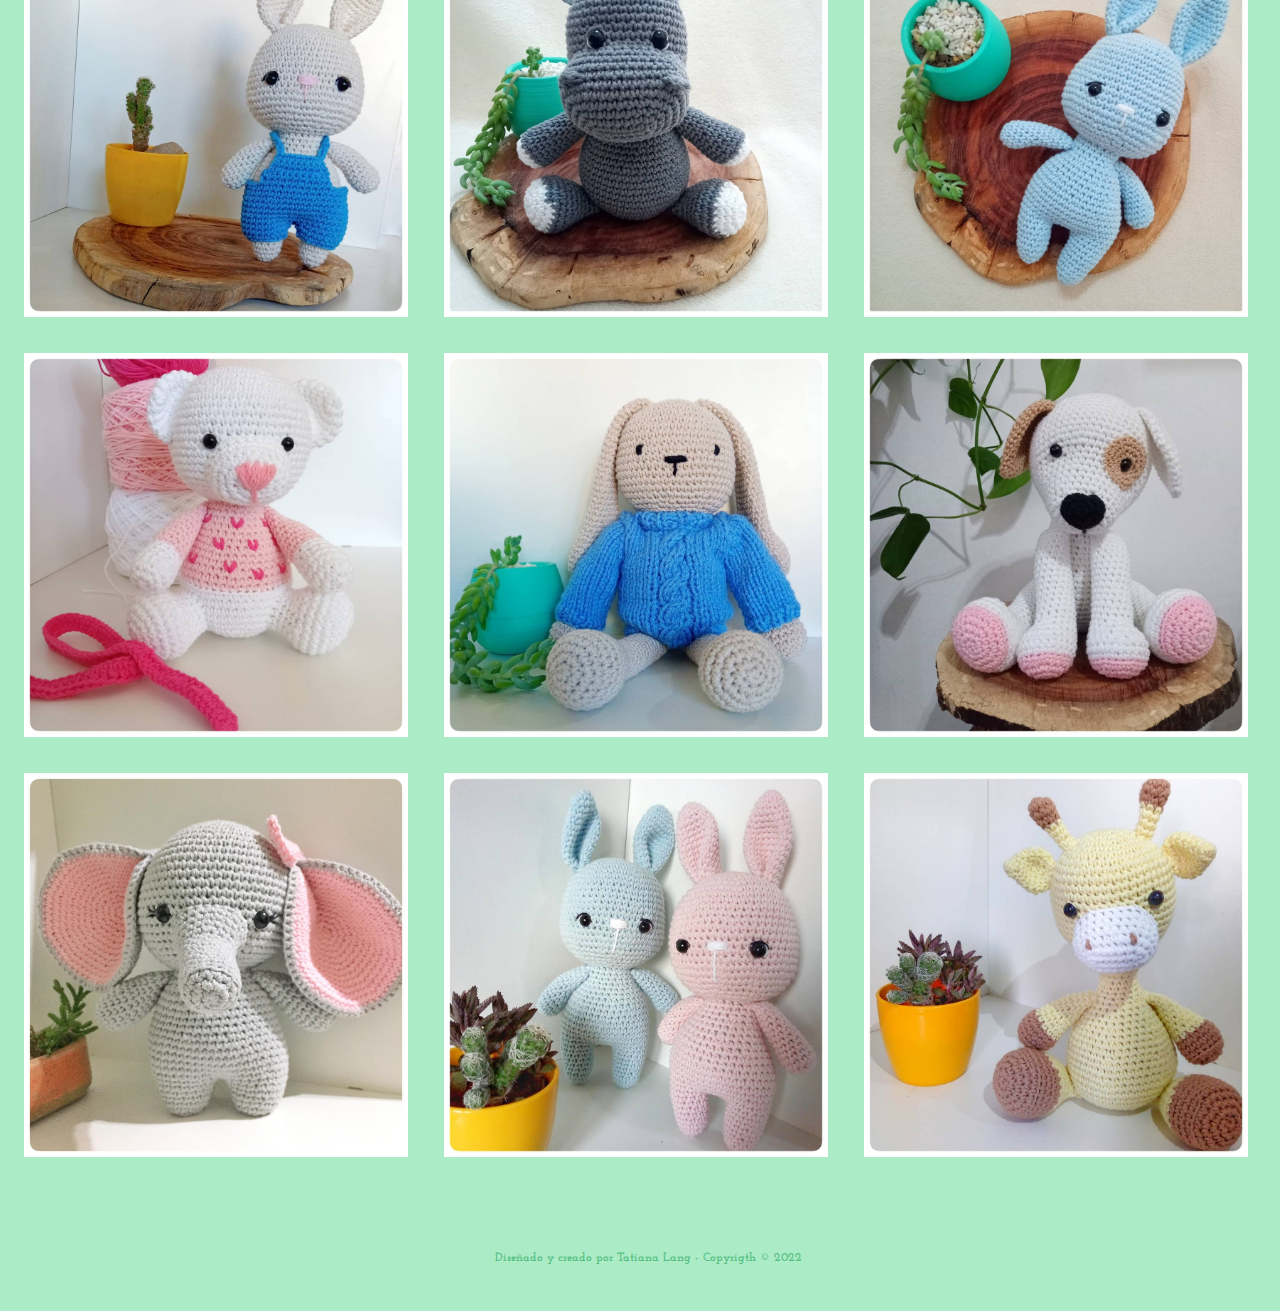
==== commit 50404b77: "Add files via upload" ====
--- a/amigu.html
+++ b/amigu.html
@@ -22,8 +22,7 @@
         <nav class="nav">
           <a class="nav-link" href="index.html">Inicio</a>
           <a class="nav-link" href="produtos.html">Productos</a>
-          <a class="nav-link" href="index.html/#sobre_mi">Sobre mi</a>
-          <a class="nav-link" href="index.html/#como_comprar">Como comprar</a>
+          <a class="nav-link" href="comprar.html">Como comprar</a>
         </nav>
       </div>
     </header>
